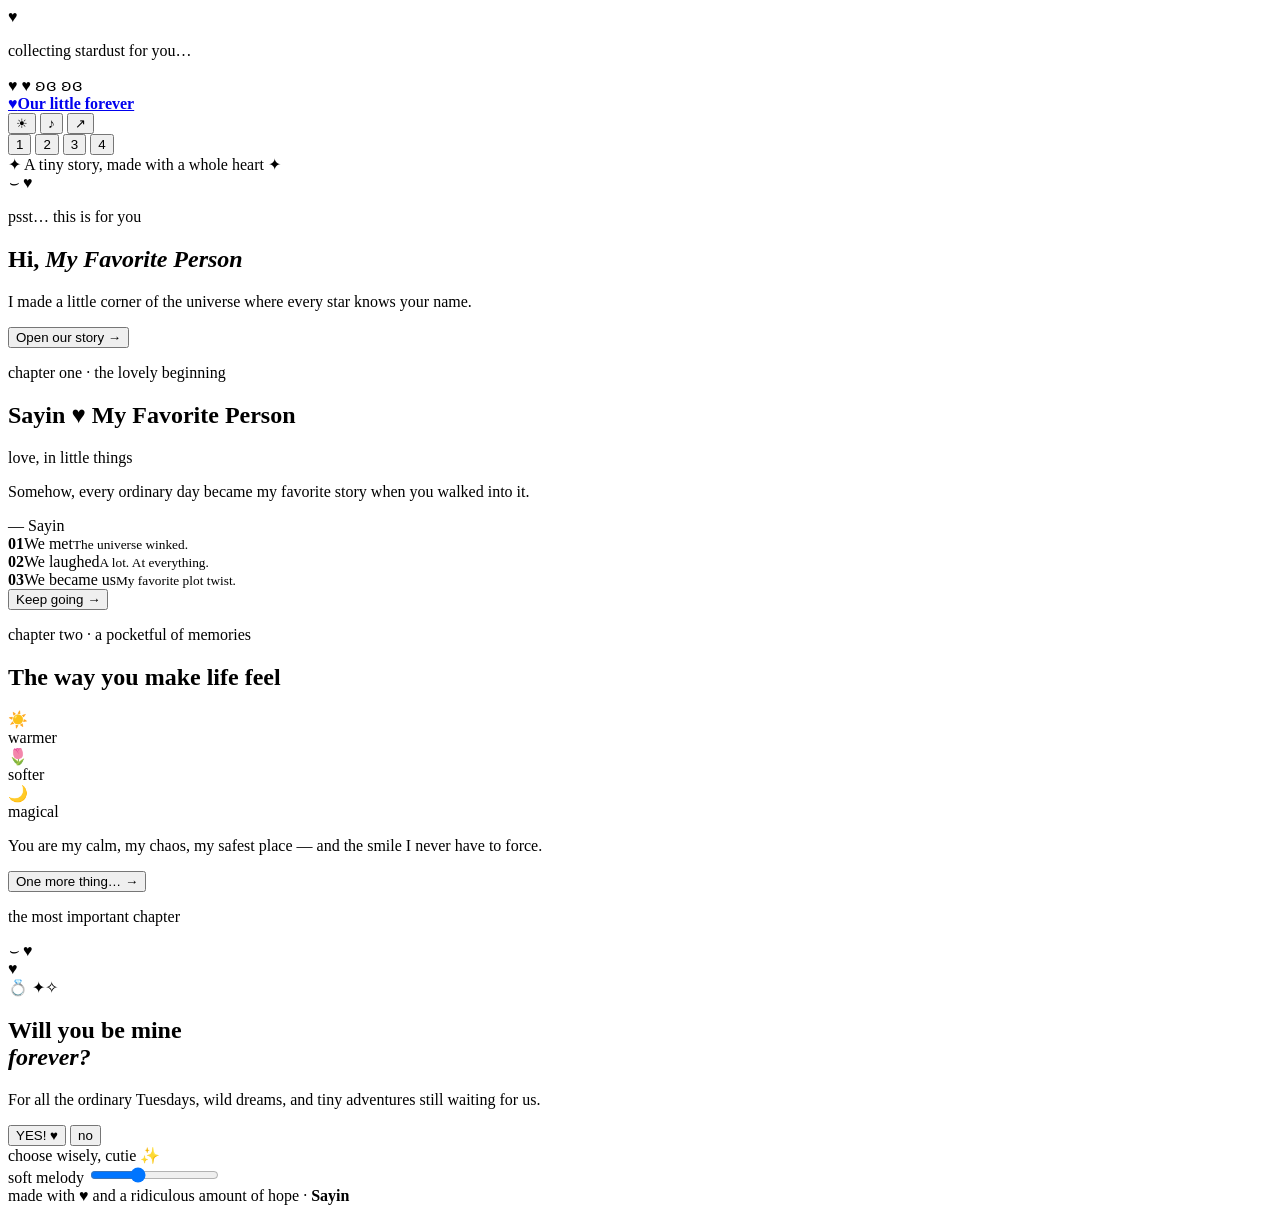
==== index.html @ 95c370aa "Add files via upload" ====
<!doctype html>
<html lang="en" data-theme="night">
<head>
  <meta charset="UTF-8">
  <meta name="viewport" content="width=device-width, initial-scale=1.0">
  <meta name="description" content="A tiny animated love story with one very important question.">
  <title>Our Little Forever — HTML Edition</title>
  <link rel="icon" href="public/favicon.svg">
  <link rel="stylesheet" href="html/styles.css?v=4">
</head>
<body>
  <main id="app">
    <div class="loader" id="loader">
      <div class="loader-heart">♥</div>
      <p>collecting stardust for you…</p>
      <span><i></i></span>
    </div>

    <div class="world" id="world" aria-hidden="true">
      <div class="moon"><span></span></div>
      <div class="cloud cloud-one"><i></i><i></i><i></i></div>
      <div class="cloud cloud-two"><i></i><i></i><i></i></div>
      <div class="cloud cloud-three"><i></i><i></i><i></i></div>
      <span class="balloon balloon-one">♥</span>
      <span class="balloon balloon-two">♥</span>
      <span class="butterfly butterfly-one">ʚɞ</span>
      <span class="butterfly butterfly-two">ʚɞ</span>
      <div class="hills hill-back"></div>
      <div class="hills hill-front"></div>
    </div>

    <header>
      <a class="brand" href="#" aria-label="Our little forever home"><span>♥</span><b data-love="title">Our little forever</b></a>
      <div class="controls">
        <button id="themeButton" aria-label="Toggle day and night">☀</button>
        <button id="musicButton" aria-label="Play music">♪</button>
        <button id="shareButton" aria-label="Share this love story">↗</button>
      </div>
    </header>

    <section class="stage">
      <div id="storyExperience">
        <div class="progress" aria-label="Story progress">
          <button class="active" data-step-button="0"><span>1</span></button>
          <button data-step-button="1"><span>2</span></button>
          <button data-step-button="2"><span>3</span></button>
          <button data-step-button="3"><span>4</span></button>
        </div>

        <div class="panel-wrap">
          <div class="panel welcome active-panel" data-panel="0">
            <div class="eyebrow"><span>✦</span> A tiny story, made with a whole heart <span>✦</span></div>
            <div class="teddy-magic">
              <i></i><i></i><i></i>
              <div class="teddy" aria-label="A happy cartoon teddy bear">
                <span class="ear ear-l"></span><span class="ear ear-r"></span>
                <span class="teddy-head"><i class="eye eye-l"></i><i class="eye eye-r"></i><i class="snout">⌣</i></span>
                <span class="teddy-body"><i class="belly">♥</i></span>
                <span class="arm arm-l"></span><span class="arm arm-r"></span>
                <span class="foot foot-l"></span><span class="foot foot-r"></span>
              </div>
            </div>
            <p class="hand-note">psst… this is for you</p>
            <h1>Hi, <em data-love="to">My Favorite Person</em></h1>
            <p class="lead">I made a little corner of the universe where every star knows your name.</p>
            <button class="primary next-button" data-next="1">Open our story <span>→</span></button>
          </div>

          <div class="panel story" data-panel="1">
            <p class="step-label">chapter one · the lovely beginning</p>
            <h2><span data-love="from">Sayin</span> <span>♥</span> <span data-love="to">My Favorite Person</span></h2>
            <div class="letter">
              <i class="letter-flap" aria-hidden="true"></i>
              <span class="tape">love, in little things</span>
              <p data-message="0">Somehow, every ordinary day became my favorite story when you walked into it.</p>
              <div class="signature">— <span data-love="from">Sayin</span></div>
            </div>
            <div class="timeline">
              <div><b>01</b><span>We met</span><small>The universe winked.</small></div>
              <div><b>02</b><span>We laughed</span><small>A lot. At everything.</small></div>
              <div><b>03</b><span>We became us</span><small>My favorite plot twist.</small></div>
            </div>
            <button class="primary next-button" data-next="2">Keep going <span>→</span></button>
          </div>

          <div class="panel memories" data-panel="2">
            <p class="step-label">chapter two · a pocketful of memories</p>
            <h2>The way you make life feel</h2>
            <div class="polaroids">
              <article class="polaroid p1"><div>☀️</div><span>warmer</span></article>
              <article class="polaroid p2"><div>🌷</div><span>softer</span></article>
              <article class="polaroid p3"><div>🌙</div><span>magical</span></article>
            </div>
            <p class="type-line" data-message="1">You are my calm, my chaos, my safest place — and the smile I never have to force.</p>
            <div class="counter" data-counter></div>
            <button class="primary next-button" data-next="3">One more thing… <span>→</span></button>
          </div>

          <div class="panel question" data-panel="3">
            <p class="step-label">the most important chapter</p>
            <div class="proposal-scene">
              <div class="proposal-teddy">
                <div class="teddy">
                  <span class="ear ear-l"></span><span class="ear ear-r"></span>
                  <span class="teddy-head"><i class="eye eye-l"></i><i class="eye eye-r"></i><i class="snout">⌣</i></span>
                  <span class="teddy-body"><i class="belly">♥</i></span>
                  <span class="arm arm-l"></span><span class="arm arm-r"></span>
                  <span class="foot foot-l"></span><span class="foot foot-r"></span>
                </div>
                <span class="teddy-question" aria-hidden="true">♥</span>
              </div>
              <div class="ring-box" aria-hidden="true">
                <span class="ring-box-lid"></span><span class="ring">💍</span>
                <span class="ring-spark ring-spark-one">✦</span><span class="ring-spark ring-spark-two">✧</span>
              </div>
            </div>
            <h2>Will you be mine<br><em>forever?</em></h2>
            <p>For all the ordinary Tuesdays, wild dreams, and tiny adventures still waiting for us.</p>
            <div class="answer-zone">
              <div class="yes-click-burst" id="yesBurst" aria-hidden="true"></div>
              <button class="yes" id="yesButton">YES! <span>♥</span></button>
              <button class="no" id="noButton">no</button>
            </div>
            <div class="no-message" id="noMessage">choose wisely, cutie ✨</div>
          </div>
        </div>

        <div class="sound-panel">
          <span id="musicStatus">soft melody</span>
          <input id="volume" aria-label="Music volume" type="range" min="0" max="1" step=".05" value=".35">
        </div>
      </div>

      <div class="celebration" id="celebration" hidden>
        <div class="love-glow" aria-hidden="true"></div>
        <div class="celebration-stars" id="celebrationStars" aria-hidden="true"></div>
        <div class="confetti" id="confetti" aria-hidden="true"></div>
        <div class="fireworks" id="fireworks" aria-hidden="true"></div>
        <div class="rose-rain" id="roseRain" aria-hidden="true"></div>
        <div class="celebration-teddy">
          <div class="heart-halo" id="heartHalo" aria-hidden="true"></div>
          <div class="teddy dancing">
            <span class="ear ear-l"></span><span class="ear ear-r"></span>
            <span class="teddy-head"><i class="eye eye-l"></i><i class="eye eye-r"></i><i class="snout">⌣</i></span>
            <span class="teddy-body"><i class="belly">♥</i></span>
            <span class="arm arm-l"></span><span class="arm arm-r"></span>
            <span class="foot foot-l"></span><span class="foot foot-r"></span>
          </div>
          <span class="yes-ribbon">forever starts now ✨</span>
        </div>
        <p class="step-label">and just like that, our forever began</p>
        <h1>Thank you for saying <em>YES!</em></h1>
        <p class="lead">You just made me the happiest person in this tiny, spinning universe. Here is to us — today, tomorrow, and every beautiful mess in between.</p>
        <div class="counter" data-counter></div>
        <div class="celebrate-actions">
          <button class="primary" id="celebrationShare">Share the happy news <span>↗</span></button>
          <button class="secondary" id="downloadCard">Save our love card</button>
        </div>
        <button class="restart" id="restartButton">Replay our story ↻</button>
      </div>
    </section>

    <footer>made with <span>♥</span> and a ridiculous amount of hope · <b data-love="from">Sayin</b></footer>
  </main>
  <audio id="backgroundMusic" autoplay loop playsinline preload="auto" hidden></audio>
  <script src="html/content-store.js?v=2"></script>
  <script src="html/audio-store.js?v=1"></script>
  <script src="html/script.js?v=9"></script>
</body>
</html>
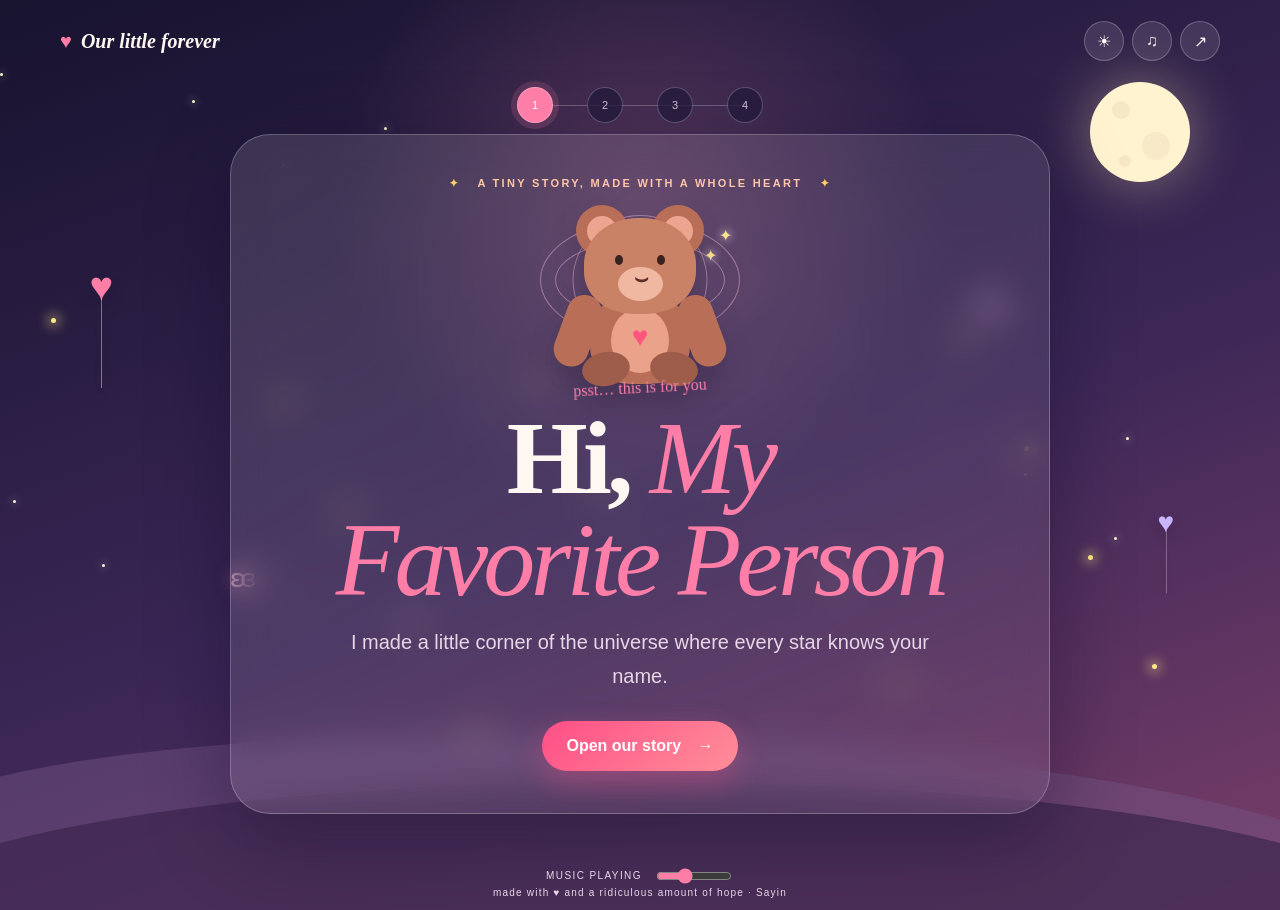
==== commit d719bf98: "Update index.html" ====
--- a/index.html
+++ b/index.html
@@ -68,12 +68,12 @@
 
           <div class="panel story" data-panel="1">
             <p class="step-label">chapter one · the lovely beginning</p>
-            <h2><span data-love="from">Sayin</span> <span>♥</span> <span data-love="to">My Favorite Person</span></h2>
+            <h2><span data-love="from">Aman</span> <span>♥</span> <span data-love="to">My Favorite Person</span></h2>
             <div class="letter">
               <i class="letter-flap" aria-hidden="true"></i>
               <span class="tape">love, in little things</span>
               <p data-message="0">Somehow, every ordinary day became my favorite story when you walked into it.</p>
-              <div class="signature">— <span data-love="from">Sayin</span></div>
+              <div class="signature">— <span data-love="from">Aman</span></div>
             </div>
             <div class="timeline">
               <div><b>01</b><span>We met</span><small>The universe winked.</small></div>
--- a/html/styles.css
+++ b/html/styles.css
@@ -0,0 +1,27 @@
+/*
+  Standalone HTML edition.
+  The original stylesheet is deliberately reused so both versions stay
+  pixel-for-pixel consistent whenever the main design is improved.
+*/
+@import url("../app/globals.css");
+
+[hidden] { display: none !important; }
+#storyExperience { width: 100%; }
+.panel[data-panel] { display: none; }
+.panel[data-panel].active-panel { display: block; animation: panel-in .75s cubic-bezier(.2,.8,.2,1); }
+.progress,
+.sound-panel { left: 50%; transform: translateX(-50%); }
+.progress { z-index: 12; }
+.sound-panel { width: max-content; z-index: 12; }
+.brand b, footer b { font: inherit; }
+.story h2 > span:first-child,
+.story h2 > span:last-child { color: inherit; font-size: inherit; }
+.story h2 > span:nth-child(2) { color: var(--pink); font-size: .72em; }
+.yes-click-burst:empty { display: none; }
+.celebration { position: relative; }
+
+@media (max-width: 700px) {
+  #storyExperience { width: 100%; }
+  .progress { max-width: calc(100vw - 28px); }
+  .sound-panel { bottom: 30px; }
+}
